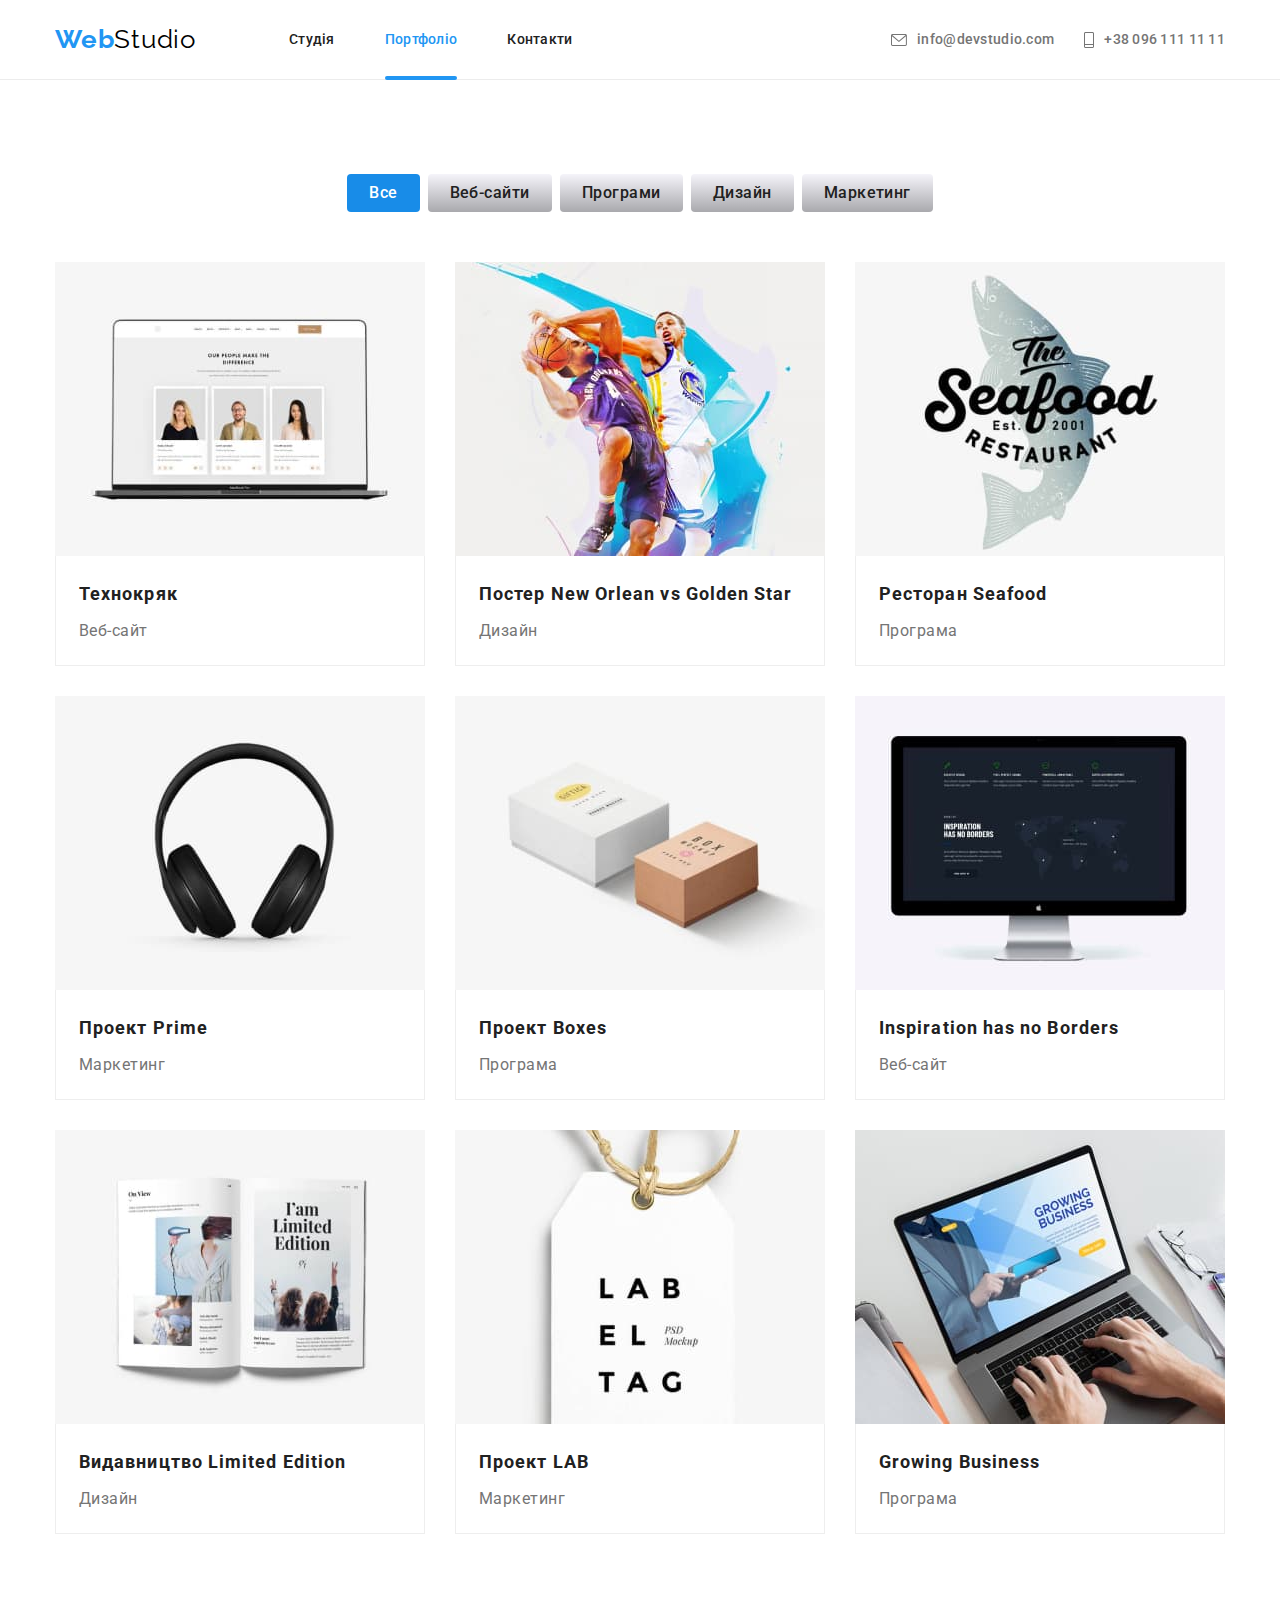
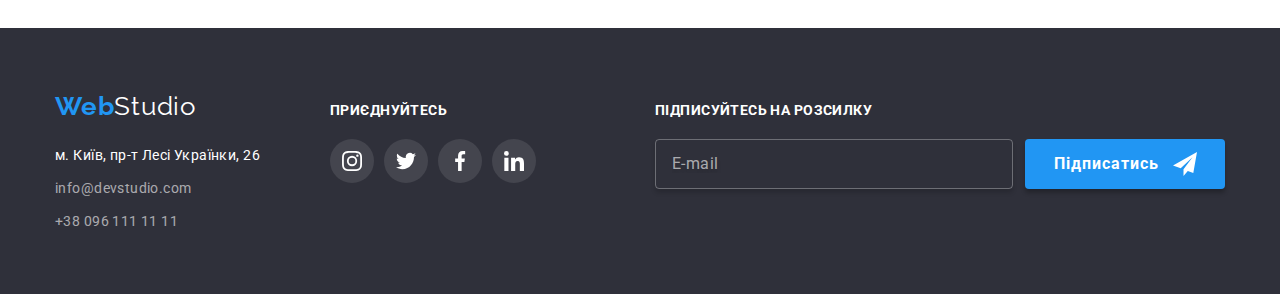
==== portfolio.html @ 71d2a566 "Додавання стартових файлів проекту" ====
<!doctype html>
<html lang="uk-UA">
    <head>
        <meta charset="UTF-8">
        <meta name="viewport" content="width=device-width, initial-scale=1.0">
        <meta http-equiv="X-UA-Compatible" content="ie=edge">
        <title>Портфоліо</title>
        <!--Імпорт шрифтів в HTML5-->
        <link rel="preconnect" href="https://fonts.googleapis.com">
        <link rel="preconnect" href="https://fonts.gstatic.com" crossorigin>
        <link href="https://fonts.googleapis.com/css2?family=Raleway:wght@700&family=Roboto:wght@400;500;700;900&display=swap"
              rel="stylesheet">
        <!--Імпорт зображення на шапку сайту-->
        <link rel="icon" href="./images/goit.jpg" type="image/jpg">
        <!--Підключення стилів-->
        <link rel="stylesheet" href="https://cdnjs.cloudflare.com/ajax/libs/modern-normalize/1.1.0/modern-normalize.min.css">
        <link rel="stylesheet" href="./styles/styles.css" type="text/css">
    </head>
    <!-- ДЗ №6 goit-markup-hw-06-->

    <body class="body-general">

        <!--Хедер-->
        <header class="header-content">
            <!--Контейнер контенту - ширина 1200px-->
            <div class="container-content">
                <!--Обгортка для хедеру-->
                <div class="header-navigation">

                    <!--Блок навігації-->
                    <nav class="header-navigation">

                        <!--Логотип-->
                        <a class="header-logo" href="./"><span class="logo-prefix">Web</span>Studio</a>

                        <!--Навігація-->
                        <ul class="navigation-list">
                            <li class="navigation-item">
                                <a class="navigation-link" href="./">Студія</a>
                            </li>
                            <li class="navigation-item">
                                <a class="navigation-link current" href="./portfolio.html">Портфоліо</a>
                            </li>
                            <li class="navigation-item">
                                <a class="navigation-link" href="#">Контакти</a>
                            </li>
                        </ul>

                    </nav>

                    <!--Контакти-->
                    <ul class="header-contacts">
                        <li class="contact-item">
                            <a class="email-link" href="mailto:info@devstudio.com">
                                <svg class="contact-image" width="16px" height="12px">
                                    <use href="./images/icons.svg#envelope"></use>
                                </svg>
                                info@devstudio.com</a>
                        </li>
                        <li class="contact-item">
                            <a class="telephone-link" href="tel:380961111111">
                                <svg class="contact-image" width="10px" height="16px">
                                    <use href="./images/icons.svg#smartphone"></use>
                                </svg>
                                +38 096 111 11 11</a>
                        </li>
                    </ul>

                </div>
            </div>
        </header>

        <!--Контент-->
        <main class="main-content">

            <!--Секція постерів-->
            <section class="section">
                <!--Контейнер контенту - ширина 1200px-->
                <div class="container-content">

                    <!--Заголовок для секції-->
                    <h1 class="hidden-title">Цей заголовок схований</h1>

                    <!--Фільтр-->
                    <ul class="filter-list">
                        <li class="filter-item">
                            <button class="button filter-button cheсked" type="button">Все</button>
                        </li>
                        <li class="filter-item">
                            <button class="button filter-button" type="button">Веб-сайти</button>
                        </li>
                        <li class="filter-item">
                            <button class="button filter-button" type="button">Програми</button>
                        </li>
                        <li class="filter-item">
                            <button class="button filter-button" type="button">Дизайн</button>
                        </li>
                        <li class="filter-item">
                            <button class="button filter-button" type="button">Маркетинг</button>
                        </li>
                    </ul>

                    <!--Постери-->
                    <ul class="box-list">
                        <li class="poster-item">
                            <div class="poster-overlay">
                                <img class="box-image" src="./images/imageprofile1.jpg"
                                    width="370" alt="Технокряк" title="Технокряк">
                                <p class="poster-title">Ресурс пропонує комплексні пропозиції з різним рівнем функціоналу
                                    та сервісів. Все це дозволить відвідувачу отримати вичерпні відомості про компанію або
                                    приватну особу.</p>
                            </div>
                            <div class="poster-text">
                                <h3 class="poster-name">Технокряк</h3>
                                <p class="poster-category">Веб-сайт</p>
                            </div>
                        </li>
                        <li class="poster-item">
                            <div class="poster-overlay">
                                <img class="box-image" src="./images/imageprofile2.jpg"
                                    width="370" alt="Постер New Orlean vs Golden Star" title="Постер New Orlean vs Golden Star">
                                <p class="poster-title">Ресурс пропонує комплексні пропозиції з різним рівнем функціоналу
                                    та сервісів. Все це дозволить відвідувачу отримати вичерпні відомості про компанію або
                                    приватну особу.</p>
                            </div>
                            <div class="poster-text">
                                <h3 class="poster-name">Постер New Orlean vs Golden Star</h3>
                                <p class="poster-category">Дизайн</p>
                            </div>
                        </li>
                        <li class="poster-item">
                            <div class="poster-overlay">
                                <img class="box-image" src="./images/imageprofile3.jpg"
                                    width="370" alt="Ресторан Seafood" title="Ресторан Seafood">
                                <p class="poster-title">Ресурс пропонує комплексні пропозиції з різним рівнем функціоналу
                                    та сервісів. Все це дозволить відвідувачу отримати вичерпні відомості про компанію або
                                    приватну особу.</p>
                            </div>
                            <div class="poster-text">
                                <h3 class="poster-name">Ресторан Seafood</h3>
                                <p class="poster-category">Програма</p>
                            </div>
                        </li>
                        <li class="poster-item">
                            <div class="poster-overlay">
                                <img class="box-image" src="./images/imageprofile4.jpg"
                                    width="370" alt="Проект Prime" title="Проект Prime">
                                <p class="poster-title">Ресурс пропонує комплексні пропозиції з різним рівнем функціоналу
                                    та сервісів. Все це дозволить відвідувачу отримати вичерпні відомості про компанію або
                                    приватну особу.</p>
                            </div>
                            <div class="poster-text">
                                <h3 class="poster-name">Проект Prime</h3>
                                <p class="poster-category">Маркетинг</p>
                            </div>
                        </li>
                        <li class="poster-item">
                            <div class="poster-overlay">
                                <img class="box-image" src="./images/imageprofile5.jpg"
                                    width="370" alt="Проект Boxes" title="Проект Boxes">
                                <p class="poster-title">Ресурс пропонує комплексні пропозиції з різним рівнем функціоналу
                                    та сервісів. Все це дозволить відвідувачу отримати вичерпні відомості про компанію або
                                    приватну особу.</p>
                            </div>
                            <div class="poster-text">
                                <h3 class="poster-name">Проект Boxes</h3>
                                <p class="poster-category">Програма</p>
                            </div>
                        </li>
                        <li class="poster-item">
                            <div class="poster-overlay">
                                <img class="box-image" src="./images/imageprofile6.jpg"
                                    width="370" alt="Inspiration has no Borders" title="Inspiration has no Borders">
                                <p class="poster-title">Ресурс пропонує комплексні пропозиції з різним рівнем функціоналу
                                    та сервісів. Все це дозволить відвідувачу отримати вичерпні відомості про компанію або
                                    приватну особу.</p>
                            </div>
                            <div class="poster-text">
                                <h3 class="poster-name">Inspiration has no Borders</h3>
                                <p class="poster-category">Веб-сайт</p>
                            </div>
                        </li>
                        <li class="poster-item">
                            <div class="poster-overlay">
                                <img class="box-image" src="./images/imageprofile7.jpg"
                                    width="370" alt="Видавництво Limited Edition" title="Видавництво Limited Edition">
                                <p class="poster-title">Ресурс пропонує комплексні пропозиції з різним рівнем функціоналу
                                    та сервісів. Все це дозволить відвідувачу отримати вичерпні відомості про компанію або
                                    приватну особу.</p>
                            </div>
                            <div class="poster-text">
                                <h3 class="poster-name">Видавництво Limited Edition</h3>
                                <p class="poster-category">Дизайн</p>
                            </div>
                        </li>
                        <li class="poster-item">
                            <div class="poster-overlay">
                                <img class="box-image" src="./images/imageprofile8.jpg"
                                    width="370" alt="Проект LAB" title="Проект LAB">
                                <p class="poster-title">Ресурс пропонує комплексні пропозиції з різним рівнем функціоналу
                                    та сервісів. Все це дозволить відвідувачу отримати вичерпні відомості про компанію або
                                    приватну особу.</p>
                            </div>
                            <div class="poster-text">
                                <h3 class="poster-name">Проект LAB</h3>
                                <p class="poster-category">Маркетинг</p>
                            </div>
                        </li>
                        <li class="poster-item">
                            <div class="poster-overlay">
                                <img class="box-image" src="./images/imageprofile9.jpg"
                                    width="370" alt="Growing Business" title="Growing Business">
                                <p class="poster-title">Ресурс пропонує комплексні пропозиції з різним рівнем функціоналу
                                    та сервісів. Все це дозволить відвідувачу отримати вичерпні відомості про компанію або
                                    приватну особу.</p>
                            </div>
                            <div class="poster-text">
                                <h3 class="poster-name">Growing Business</h3>
                                <p class="poster-category">Програма</p>
                            </div>
                        </li>
                    </ul>

                </div>
            </section>

        </main>

        <!--Футер-->
        <footer class="footer-content">
            <!--Контейнер контенту - ширина 1200px-->
            <div class="container-content">
                <!--Обгортка для футера-->
                <div class="footer-box">

                    <!--Блок для логотипу та адреси футера-->
                    <div class="footer-contact">

                        <!--Логотип футера-->
                        <a class="header-logo footer-logo" href="./"><span class="logo-prefix">Web</span>Studio</a>

                        <!--Адреса футера-->
                        <address class="footer-address">
                            <ul class="address-list">
                                <li class="address-item">
                                    <a class="address-link" href="https://bit.ly/3pXMvUd" target="_blank"
                                       rel="noopener noreferrer">м. Київ, пр-т Лесі Українки, 26</a>
                                </li>
                                <li class="address-item">
                                    <a class="email-link footer-email" href="mailto:info@devstudio.com">info@devstudio.com</a>
                                </li>
                                <li class="address-item">
                                    <a class="telephone-link footer-telephone" href="tel:380961111111">+38 096 111 11 11</a>
                                </li>
                            </ul>
                        </address>

                    </div>

                    <!--Приєднуйтесь-->
                    <div class="join-box">

                        <h3 class="join-title">Приєднуйтесь</h3>

                        <!--Приєднуйтесь - Соціальці мережі-->
                        <ul class="social-list">
                            <li class="social-item">
                                <a class="social-link join" href="#">
                                    <svg class="social-box" width="20px" height="20px">
                                        <use href="./images/icons.svg#instagram"></use>
                                    </svg>
                                </a>
                            </li>
                            <li class="social-item">
                                <a class="social-link join" href="#">
                                    <svg class="social-box" width="20px" height="20px">
                                        <use href="./images/icons.svg#twitter"></use>
                                    </svg>
                                </a>
                            </li>
                            <li class="social-item">
                                <a class="social-link join" href="#">
                                    <svg class="social-box" width="20px" height="20px">
                                        <use href="./images/icons.svg#facebook"></use>
                                    </svg>
                                </a>
                            </li>
                            <li class="social-item">
                                <a class="social-link join" href="#">
                                    <svg class="social-box" width="20px" height="20px">
                                        <use href="./images/icons.svg#linkedin"></use>
                                    </svg>
                                </a>
                            </li>
                        </ul>

                    </div>

                    <!--Підписуйтесь на розсилку-->
                    <div class="subscription-box">

                        <h3 class="join-title">Підписуйтесь на розсилку</h3>

                        <!--Форма на розсилку-->
                        <form class="subscription-form" action="#" method="post">
                            <label class="hidden-title" for="subscription-email">Введіть email:</label>
                            <input class="subscription-email" type="email" name="subscription-email" id="subscription-email" placeholder="E-mail">
                            <button class="button subscription-button" type="submit">Підписатись
                                <svg class="subscription-image" width="24px" height="24px">
                                    <use href="./images/icons.svg#send"></use>
                                </svg>
                            </button>

                        </form>

                    </div>

                </div>
            </div>
        </footer>

    </body>

</html>
---- styles/styles.css ----
:root {
    /*Кольори для фону секцій*/
    --primary-section-fon: #2F303A;
    --secondary-section-fon: #F5F4FA;
    --social-fon: rgba(255, 255, 255, 0.1);
    --overlay-fon: rgba(33, 150, 243, 0.9);

    /*Кольори для контенту*/
    --content-color: #FFFFFF;

    /*Кольори рамок*/
    --border-header-color: #ECECEC;
    --border-content-color: #EEEEEE;
    --border-subscription-email: rgba(255, 255, 255, 0.3);
    --modal-form: rgba(33, 33, 33, 0.2);

    /*Кольори тексту*/
    --logo-color: #000000;
    --primary-text-color: #212121;
    --secondary-text-color: #757575;
    --footer-text-color: rgba(255, 255, 255, 0.6);
    --icon-social: #afb1b8;
    --modal-placeholder: rgba(117, 117, 117, 0.5);

    /*Кольори блоків, ефектів ховера і фокусу*/
    --general-color: #2196F3;
    --focus-color: #188ce8;
    --gradient-color-1: #104970;
    --gradient-color-2: #a9a9ad;

    /*Кольори тіней та затемнень*/
    --shadow-button: rgba(0, 0, 0, 0.25);
    --main-shadow-button: rgba(0, 0, 0, 0.15);
    --box-shadow-1: rgba(0, 0, 0, 0.12);
    --box-shadow-2: rgba(0, 0, 0, 0.14);
    --box-shadow-3: rgba(0, 0, 0, 0.2);
    --box-shadow-4: rgba(0, 0, 0, 0.1);
    --box-shadow-5: rgba(0, 0, 0, 0.8);
    --box-shadow-6: rgba(0, 0, 0, 0.06);
    --box-shadow-7: rgba(0, 0, 0, 0.16);
    --box-shadow-8: rgba(47, 48, 58, 0.4);
    --box-shadow-9: rgba(47, 48, 58, 0.8);
}

/*Обнулення стилів браузера*/
html {
    box-sizing: border-box;
}

*,
*::after,
*::before {
    box-sizing: inherit;
    margin: 0;
}

h1,
h2,
h3,
h4,
h5,
h6,
p {
    margin: 0;
}

a {
    text-decoration: none;
    color: inherit;
}

ul {
    list-style: none;
    padding: 0;
    margin: 0;
}

img {
    display: block;
    max-width: 100%;
    height: auto;
}

address {
    font-style: normal;
}

/*Головний шрифт*/
body {
    font-family: 'Roboto', sans-serif;
    font-weight: 500;
    font-size: 14px;
    line-height: 1.14;
    letter-spacing: 0.02em;
}

/* Фон сторінки */
.body-general {
    background-color: var(--content-color);
    color: var(--primary-text-color);
}

/*Контейнер контенту - ширина 1200px*/
.container-content {
    max-width: 1200px;
    padding: 0 15px;
    margin: 0 auto;
}

/*Хедер*/
.header-content {
    /*height: 80px;*/
    background-color: var(--content-color);
    border-bottom: 1px solid var(--border-header-color);
}

/*Обгортка для хедеру та блок навігації*/
.header-navigation {
    display: flex;
    align-items: center;
}

/*Логотип*/
.header-logo {
    display: inline-block;
    font-family: 'Raleway', sans-serif;
    font-weight: 400;
    font-size: 26px;
    line-height: 1.4;
    letter-spacing: 0.03em;
    color: var(--logo-color);
    transition-property: transform;
    transition-duration: 250ms;
    transition-timing-function:
        cubic-bezier(0.4, 0, 0.2, 1);
}

.logo-prefix {
    font-weight: 700;
    line-height: 1.2;
    color: var(--general-color);
}

.header-logo:focus {
    /*outline: none;*/
    transform: scale(1.1);
}

.header-logo:hover {
    transform: scale(1.2);
}

/*Навігація*/
.navigation-list {
    display: flex;
    margin-left: 93px;
}

.navigation-item + .navigation-item {
    margin-left: 50px;
}

.navigation-link {
    display: block;
    position: relative;
    color: var(--primary-text-color);
    padding: 32px 0 31px;
    transition-property: color;
    transition-duration: 250ms;
    transition-timing-function:
        cubic-bezier(0.4, 0, 0.2, 1);
}

/*Декоративний елемент*/
.navigation-link::before {
    content: '';
    position: absolute;
    right: 0;
    bottom: -1px;
    height: 4px;
    width: 0;
    background-color: var(--general-color);
    border-radius: 2px;
    transition-property: width background-color;
    transition-duration: 250ms;
    transition-timing-function:
        cubic-bezier(0.4, 0, 0.2, 1);
}

.current {
    color: var(--general-color);
    transition-property: color;
    transition-duration: 250ms;
    transition-timing-function:
        cubic-bezier(0.4, 0, 0.2, 1);
}

/*Декоративний елемент*/
.current::after {
    content: '';
    position: absolute;
    left: 0;
    bottom: -1px;
    height: 4px;
    width: 100%;
    background-color: var(--general-color);
    border-radius: 2px;
    transition-property: background-color;
    transition-duration: 250ms;
    transition-timing-function:
            cubic-bezier(0.4, 0, 0.2, 1);
}

.navigation-link:focus,
.current:focus {
    color: var(--focus-color);
}

.navigation-link:hover,
.current:hover {
    color: var(--general-color);
}

.navigation-link:focus::before {
    left: 0;
    width: 100%;
    background-color: var(--focus-color);
}

.navigation-link:hover::before {
    left: 0;
    width: 100%;
    background-color: var(--general-color);
}

.current:focus::after {
    background-color: var(--focus-color);
}

.current:hover::after {
    background-color: var(--general-color);
}

/*Контакти*/
.header-contacts {
    display: flex;
    margin-left: auto;
}

.contact-item + .contact-item {
    margin-left: 30px;
}

.email-link,
.telephone-link {
    display: flex;
    position: relative;
    padding: 32px 0 31px;
    align-items: center;
    color: var(--secondary-text-color);
    transition-property: color fill;
    transition-duration: 250ms;
    transition-timing-function:
        cubic-bezier(0.4, 0, 0.2, 1);
}

/*Декоративний елемент*/
/* .email-link::before,
.telephone-link::before {
    content: '';
    position: absolute;
    right: 0;
    bottom: -1px;
    height: 4px;
    width: 0;
    background-color: var(--general-color);
    border-radius: 2px;
    transition-property: width;
    transition-duration: 250ms;
    transition-timing-function:
        cubic-bezier(0.4, 0, 0.2, 1);
}

.email-link:focus::before,
.telephone-link:focus::before {
    left: 0;
    width: 100%;
    background-color: var(--focus-color);
}

.email-link:hover::before,
.telephone-link:hover::before {
    left: 0;
    width: 100%;
    background-color: var(--general-color);
} */

.contact-image {
    display: inline-block;
    margin-right: 10px;
    fill: currentColor;
}

.email-link:focus,
.telephone-link:focus {
    color: var(--focus-color);
    fill: currentColor;
}

.email-link:hover,
.telephone-link:hover {
    color: var(--general-color);
    fill: currentColor;
}

/*Контент*/
.main-content {
    background-color: inherit;
}

.section {
    padding: 94px 0;
}

/*Замовлення*/
.section-order {
    /*height: 600px;*/
    padding: 200px 0;
    text-align: center;
    background-color: var(--primary-section-fon);
    background-image:
        linear-gradient(to right,
            var(--box-shadow-8),
            var(--box-shadow-8)),
        url("../images/photo.jpg");
    background-position: center;
    background-repeat: no-repeat;
}

.order-title {
    margin: 0 auto 30px;
    max-width: 600px;
    font-weight: 900;
    font-size: 44px;
    line-height: 1.36;
    letter-spacing: 0.06em;
    text-transform: uppercase;
    color: var(--content-color);
}

.button {
    background: var(--general-color);
    padding: 10px 32px;
    border: 0;
    border-radius: 4px;
    font-family: inherit;
    font-weight: 700;
    font-size: 16px;
    line-height: 1.88;
    letter-spacing: 0.06em;
    color: var(--content-color);
    box-shadow:
        0 4px 4px var(--shadow-button);
    user-select: none;
    cursor: pointer;
    transition-property: background-color box-shadow text-shadow;
    transition-duration: 250ms;
    transition-timing-function:
        cubic-bezier(0.4, 0, 0.2, 1);
}

.button:focus,
.button:hover {
    background: var(--focus-color);
    box-shadow:
        0 4px 4px var(--main-shadow-button);
}

.button:hover {
    background-image:
        linear-gradient(var(--general-color),
            var(--gradient-color-1));
}

.button:active {
    background-image:
        linear-gradient(var(--general-color),
            var(--gradient-color-1));
    box-shadow:
        inset 4px 4px 8px var(--main-shadow-button),
        inset -4px 4px 4px var(--main-shadow-button),
        inset 4px -4px 4px var(--main-shadow-button),
        inset -4px -4px 4px var(--main-shadow-button);
    text-shadow:
        4px 4px 4px var(--main-shadow-button),
        -4px 4px 4px var(--main-shadow-button),
        4px -4px 4px var(--main-shadow-button),
        -4px -4px 4px var(--main-shadow-button);
}

/*Про нас*/

/*Заголовок для секції*/
.hidden-title {
    position: absolute;
    width: 1px;
    height: 1px;
    margin: -1px;
    border: 0;
    padding: 0;
    white-space: nowrap;
    clip-path: inset(100%);
    clip: rect(0 0 0 0);
    overflow: hidden;
}

/*Наші цілі*/
.box-list {
    display: flex;
    flex-wrap: wrap;
    margin: -15px;
}

.about-item {
    max-width: 270px;
    margin: 15px;
}

.about-box {
    /*height: 120px;*/
    background-color: var(--secondary-section-fon);
    border-radius: 4px;
    padding: 25px 0;
    margin-bottom: 30px;
    text-align: center;
}

.about-image {
    display: inline;
}

.about-title {
    margin-bottom: 10px;
    font-size: inherit;
    line-height: inherit;
    letter-spacing: 0.03em;
    text-transform: uppercase;
}

.about-text {
    font-weight: 400;
    line-height: 1.71;
    letter-spacing: 0.03em;
    color: var(--secondary-text-color);
}

/*Чим ми займаємося*/
.section-our-work {
    padding-top: 0;
    padding-bottom: 94px;
}

/*Заголовок для секції*/
.work-title {
    margin-bottom: 50px;
    font-size: 36px;
    line-height: 1.16;
    letter-spacing: 0.03em;
    text-align: center;
}

/*Наше покликання*/
.work-item {
    position: relative;
    max-width: 370px;
    margin: 15px;
}

.box-image {
    display: block;
    width: 100%;
}

.work-category {
    position: absolute;
    bottom: 0;
    height: 70px;
    width: 100%;
    padding: 27px 0;
    text-transform: uppercase;
    text-align: center;
    font-size: 14px;
    line-height: 1.14;
    letter-spacing: 0.03em;
    color: var(--content-color);
    background-color: var(--box-shadow-9);
}

/*Наша команда*/
.section-team {
    background-color: var(--secondary-section-fon);
}

/*Кадровий апарат*/
.team-item {
    max-width: 270px;
    margin: 15px;
    background-color: var(--content-color);
    box-shadow:
        0 1px 3px var(--box-shadow-1),
        0 1px 1px var(--box-shadow-2),
        0 2px 1px var(--box-shadow-3);
    border-radius: 0 0 4px 4px;
}

.team-name {
    padding-top: 30px;
    padding-bottom: 10px;
    text-align: center;
    font-size: 16px;
    line-height: 1.19;
    letter-spacing: 0.03em;
    color: var(--primary-text-color);
}

.name-job {
    padding-top: 0;
    padding-bottom: 16px;
    font-weight: 400;
    color: var(--secondary-text-color);
}

/*Соціальці мережі*/
.social-list {
    display: flex;
    justify-content: center;
    margin-bottom: 30px;
}

.social-item {
    display: flex;
    width: 44px;
    height: 44px;
}

.social-item + .social-item {
    margin-left: 10px;
}

.social-link {
    display: flex;
    width: 100%;
    height: 100%;
    border-radius: 50%;
    color: var(--icon-social);
    justify-content: center;
    align-items: center;
    cursor: pointer;
    transition-property: color background-color;
    transition-duration: 250ms;
    transition-timing-function:
        cubic-bezier(0.4, 0, 0.2, 1);
}

.social-link:hover,
.social-link:focus {
    background-color: var(--focus-color);
    color: var(--content-color);
}

.social-link:hover {
    background-color: var(--general-color);
}

.social-box {
    display: block;
    fill: currentColor;
    transition-property: fill;
    transition-duration: 250ms;
    transition-timing-function:
        cubic-bezier(0.4, 0, 0.2, 1);
}

.social-box:hover,
.social-box:focus {
    fill: currentColor;
}

/*Клієнти*/

/*Клієнтура*/

.client-item {
    display: block;
    width: 170px;
    height: 92px;
    margin: 15px;
}

.client-link {
    display: flex;
    width: 100%;
    height: 100%;
    border: 1px solid var(--icon-social);
    border-radius: 4px;
    color: var(--icon-social);
    justify-content: center;
    align-items: center;
    transition-property: color;
    transition-duration: 250ms;
    transition-timing-function:
        cubic-bezier(0.4, 0, 0.2, 1);
}

.client-link:focus {
    border: 1px solid var(--focus-color);
    color: var(--focus-color);
}

.client-link:hover {
    border: 1px solid var(--general-color);
    color: var(--general-color);
}

.client-logo {
    display: block;
    fill: currentColor;
}

.client-logo:hover,
.client-logo:focus {
    fill: currentColor;
}

/*Секція постерів*/

/*Фільтр*/
.filter-list {
    display: flex;
    flex-wrap: wrap;
    justify-content: center;
    margin-bottom: 50px;
}

.filter-item:not(:last-child) {
    margin-right: 8px;
}

.filter-button {
    background-image:
        linear-gradient(var(--secondary-section-fon),
            var(--gradient-color-2));
    padding: 6px 22px;
    font-weight: inherit;
    line-height: 1.62;
    letter-spacing: 0.03em;
    color: var(--primary-text-color);
    box-shadow: none;
    transition-property: background-image color box-shadow text-shadow;
    transition-duration: 250ms;
    transition-timing-function:
        cubic-bezier(0.4, 0, 0.2, 1);
}

.cheсked {
    background: var(--focus-color);
    color: var(--content-color);
}

.filter-button:focus,
.filter-button:hover {
    color: var(--content-color);
    box-shadow:
        0px 3px 1px var(--box-shadow-4),
        0px 1px 2px var(--box-shadow-5),
        0px 2px 2px var(--box-shadow-1);
}

.filter-button:active {
    box-shadow:
        0 4px 4px var(--main-shadow-button),
        inset 4px 4px 4px var(--main-shadow-button),
        inset -4px 4px 4px var(--main-shadow-button),
        inset 4px -4px 4px var(--main-shadow-button),
        inset -4px -4px 4px var(--main-shadow-button);
    color: var(--content-color);
}

/*Постери*/
.poster-item {
    /*max-width: 370px;*/
    width: calc((100% - 90px) / 3);
    margin: 15px;
    background-color: var(--content-color);
    border-bottom:
        1px solid var(--border-content-color);
    cursor: pointer;
    transition-property: box-shadow;
    transition-duration: 250ms;
    transition-timing-function:
        cubic-bezier(0.4, 0, 0.2, 1);
}

.poster-item:hover {
    box-shadow:
        0 1px 1px var(--box-shadow-1),
        0 4px 4px var(--box-shadow-6),
        1px 4px 6px var(--box-shadow-7);
}

.poster-overlay {
    position: relative;
    overflow: hidden;
}

.poster-title {
    position: absolute;
    top: 0;
    left: 0;
    width: 100%;
    height: 100%;
    padding: 63px 24px;
    background-color: var(--overlay-fon);
    font-weight: 400;
    font-size: 18px;
    line-height: 1.56;
    letter-spacing: 0.03em;
    color: var(--content-color);
    transition-property: transform;
    transition-duration: 250ms;
    transition-timing-function:
        cubic-bezier(0.4, 0, 0.2, 1);
    transform: translateY(100%);
}

.poster-item:hover .poster-title {
    transform: translateY(0);
}

.poster-text {
    border-left: 1px solid var(--border-content-color);
    border-right: 1px solid var(--border-content-color);
    padding: 20px 23px 19px;
}

.poster-name {
    margin: 0 0 4px;
    font-size: 18px;
    line-height: 2;
    letter-spacing: 0.06em;
    color: var(--primary-text-color);
}

.poster-category {
    font-weight: 400;
    font-size: 16px;
    line-height: 1.87;
    letter-spacing: 0.03em;
    color: var(--secondary-text-color);
}

/*Футер*/
.footer-content {
    /*height: 252px;*/
    background-color: var(--primary-section-fon);
    padding: 60px 0;
}

/*Обгортка для футера*/
.footer-box {
    display: flex;
    align-items: baseline;
}

/*Блок для логотипу та адреси футера*/
.footer-contact,
.footer-address {
    display: block;
}

/*Логотип футера*/
.footer-logo {
    color: var(--content-color);
}

.footer-logo + .footer-address {
    margin-top: 20px;
}

/*Адреса футера*/
.address-list {
    display: flex;
    flex-direction: column;
}

.address-item+.address-item {
    margin-top: 9px;
}

.address-link,
.footer-email,
.footer-telephone {
    font-weight: 400;
    line-height: 1.71;
    letter-spacing: 0.03em;
    color: var(--content-color);
    transition-property: color;
    transition-duration: 250ms;
    transition-timing-function:
            cubic-bezier(0.4, 0, 0.2, 1);
}

.footer-email,
.footer-telephone {
    display: inline;
    padding: 0;
    color: var(--footer-text-color);
}

.address-link:focus,
.footer-email:focus,
.footer-telephone:focus {
    color: var(--focus-color);
}

.address-link:hover,
.footer-email:hover,
.footer-telephone:hover {
    color: var(--general-color);
}

/*Приєднуйтесь*/
.join-box {
    margin-left: 70px;
}

.join-title {
    font-size: 14px;
    letter-spacing: 0.03em;
    color: var(--content-color);
    text-transform: uppercase;
    margin-bottom: 20px;
}

/*Приєднуйтесь - Соціальці мережі*/
.join {
    background-color: var(--social-fon);
    color: var(--content-color);
}

/*Підписуйтесь на розсилку*/
.subscription-box {
    margin-left: auto;
}

/*Форма на розсилку*/
.subscription-form {
    /*width: 570px;*/
    display: flex;
}

.subscription-email + .subscription-button {
    margin-left: 12px;
}

.subscription-email {
    outline: transparent;
    width: 358px;
    height: 50px;
    padding: 15px 16px;
    font-size: 16px;
    line-height: 1.25;
    letter-spacing: 0.03em;
    color: var(--content-color);
    background-color: transparent;
    border: 1px solid var(--border-subscription-email);
    border-radius: 4px;
    box-shadow: 0px 4px 4px var(--main-shadow-button);
    text-shadow: 0px 4px 4px var(--main-shadow-button);
    transition-property: color border;
    transition-duration: 250ms;
    transition-timing-function:
        cubic-bezier(0.4, 0, 0.2, 1);
}

.subscription-email::placeholder {
    color: var(--footer-text-color);
}

.subscription-email:focus {
    border: 1px solid var(--general-color);
    border-radius: 4px;
    caret-color: var(--general-color);
    color: var(--general-color);
}

.subscription-button {
    display: flex;
    justify-content: space-between;
    align-items: center;
    width: 200px;
    padding: 10px 28px 10px 29px;
    /*box-shadow: 0px 4px 4px var(--main-shadow-button);*/
}

.subscription-image {
    display: inline-block;
    fill: currentColor;
}

/*Бекдроп*/
.backdrop {
    position: fixed;
    top: 0;
    left: 0;
    width: 100vw;
    height: 100vh;
    background: var(--box-shadow-3);
    opacity: 1;
    transition-property: opacity;
    transition-duration: 250ms;
    transition-timing-function:
        cubic-bezier(0.4, 0, 0.2, 1);
}

.is-hidden {
    /*visibility: hidden;*/
    opacity: 0;
    pointer-events: none;
}

/*Модальне вікно*/
.modal-box {
    position: absolute;
    width: 528px;
    /*height: 581px;*/
    padding: 40px;
    left: 50%;
    top: 50%;
    transform: translate(-50%, -50%) scale(1);
    background-color: var(--content-color);
    box-shadow:
        0px 1px 3px var(--box-shadow-1),
        0px 1px 1px var(--box-shadow-2),
        0px 2px 1px var(--box-shadow-3);
    border-radius: 4px;
    transition-property: transform;
    transition-duration: 250ms;
    transition-timing-function:
        cubic-bezier(0.4, 0, 0.2, 1);
}

.is-hidden .modal-box {
    transform: translate(-50%, -50%) scale(0);
}

/*Контент модального вікна*/
.button-close {
    position: absolute;
    top: 8px;
    right: 8px;
    width: 30px;
    height: 30px;
    background: var(--content-color);
    border: 1px solid var(--box-shadow-4);
    border-radius: 50%;
    cursor: pointer;
    user-select: none;
    display: flex;
    justify-content: center;
    align-items: center;
    color: var(--logo-color);
}

.button-close-image {
    display: block;
    width: 11px;
    height: 11px;
    fill: currentColor;
    transition-property: fill;
    transition-duration: 250ms;
    transition-timing-function:
        cubic-bezier(0.4, 0, 0.2, 1);
}

.button-close:focus .button-close-image,
.button-close:hover .button-close-image {
    fill: var(--general-color);
}

.modal-title {
    text-align: center;
    font-size: 20px;
    line-height: 1.15;
    letter-spacing: 0.03em;
    color: var(--primary-text-color);
    margin-bottom: 12px;
}

/*Форма модального вікна*/
.modal-form {
    width: 100%;
    display: flex;
    flex-direction: column;
    align-items: center;
}

.modal-label {
    display: block;
    width: 100%;
    margin-bottom: 4px;
    font-weight: 400;
    font-size: 12px;
    line-height: 1.17;
    letter-spacing: 0.01em;
    color: var(--secondary-text-color);
}

.modal-input {
    position: relative;
    width: 100%;
    margin-bottom: 10px;
}

.modal-name,
.modal-phone,
.modal-email,
.modal-comment {
    width: 100%;
    height: 40px;
    padding: 12px 16px 12px 42px;
    border: 1px solid var(--modal-form);
    border-radius: 4px;
    font-size: 14px;
    line-height: 1.14;
    letter-spacing: 0.01em;
    color: var(--primary-text-color);
    transition-property: color, border;
    transition-duration: 250ms;
    transition-timing-function:
        cubic-bezier(0.4, 0, 0.2, 1);
}

.modal-input-image {
    position: absolute;
    top: 50%;
    left: 5%;
    transform: translate(-50%, -50%);
    fill: currentColor;
    transition-property: fill;
    transition-duration: 250ms;
    transition-timing-function:
        cubic-bezier(0.4, 0, 0.2, 1);
}

.modal-comment {
    width: 100%;
    height: 120px;
    padding: 12px 16px;
    margin-bottom: 20px;
    resize: none;
}

.modal-comment::placeholder {
    font-size: 14px;
    line-height: 1.14;
    letter-spacing: 0.01em;
    color: var(--modal-placeholder);
}

.modal-name:focus,
.modal-phone:focus,
.modal-email:focus,
.modal-comment:focus {
    outline: transparent;
    border: 1px solid var(--general-color);
    border-radius: 4px;
    caret-color: var(--general-color);
    color: var(--general-color);
}

.modal-name:focus + .modal-input-image,
.modal-phone:focus + .modal-input-image,
.modal-email:focus + .modal-input-image {
    fill: var(--general-color);
}

.modal-label-conditions {
    position: relative;
    margin: 0 auto 30px;
    padding-left: 23px;
    padding-top: 2px;
    color: var(--secondary-text-color);
    cursor: pointer;
    user-select: none;
}

.modal-conditions {
    position: absolute;
    width: 1px;
    height: 1px;
    margin: -1px;
    border: 0;
    padding: 0;
    clip: rect(0 0 0 0);
    overflow: hidden;
}

.conditions-box {
    position: absolute;
    width: 16px;
    height: 15px;
    border: 2px solid var(--primary-text-color);
    border-radius: 3px;
    left: 8px;
    top: 50%;
    transform: translate(-50%, -50%);
    transition-property: background-color, border;
    transition-duration: 250ms;
    transition-timing-function:
        cubic-bezier(0.4, 0, 0.2, 1);
}

.modal-conditions-image {
    position: absolute;
    left: 8px;
    top: 50%;
    transform: translate(-50%, -50%);
    fill: transparent;
    transition-property: fill;
    transition-duration: 250ms;
    transition-timing-function:
        cubic-bezier(0.4, 0, 0.2, 1);
}

.modal-conditions:focus +
.conditions-box {
    border: 2px solid var(--general-color);
}

.modal-conditions:checked:focus +
.conditions-box {
    border: 2px solid var(--focus-color);
    background-color: var(--focus-color);
}

.modal-conditions:checked +
.conditions-box {
    border: 2px solid var(--general-color);
    background-color: var(--general-color);
}

.modal-conditions:checked ~
.modal-conditions-image {
    fill: var(--content-color);
}

.modal-conditions-title {
    font-weight: 400;
    line-height: 1.71;
    letter-spacing: 0.03em;
}

.modal-conditions-link {
    position: relative;
    color: var(--general-color);
}

.modal-conditions-link:after {
    position: absolute;
    content: '';
    left: 0;
    bottom: 0.11em;
    width: 100%;
    height: 1px;
    background-color: var(--general-color);
}

.modal-button {
    margin: 0 auto;
    padding: 10px 55px;
    /*box-shadow: 0px 4px 4px var(--main-shadow-button);*/
}
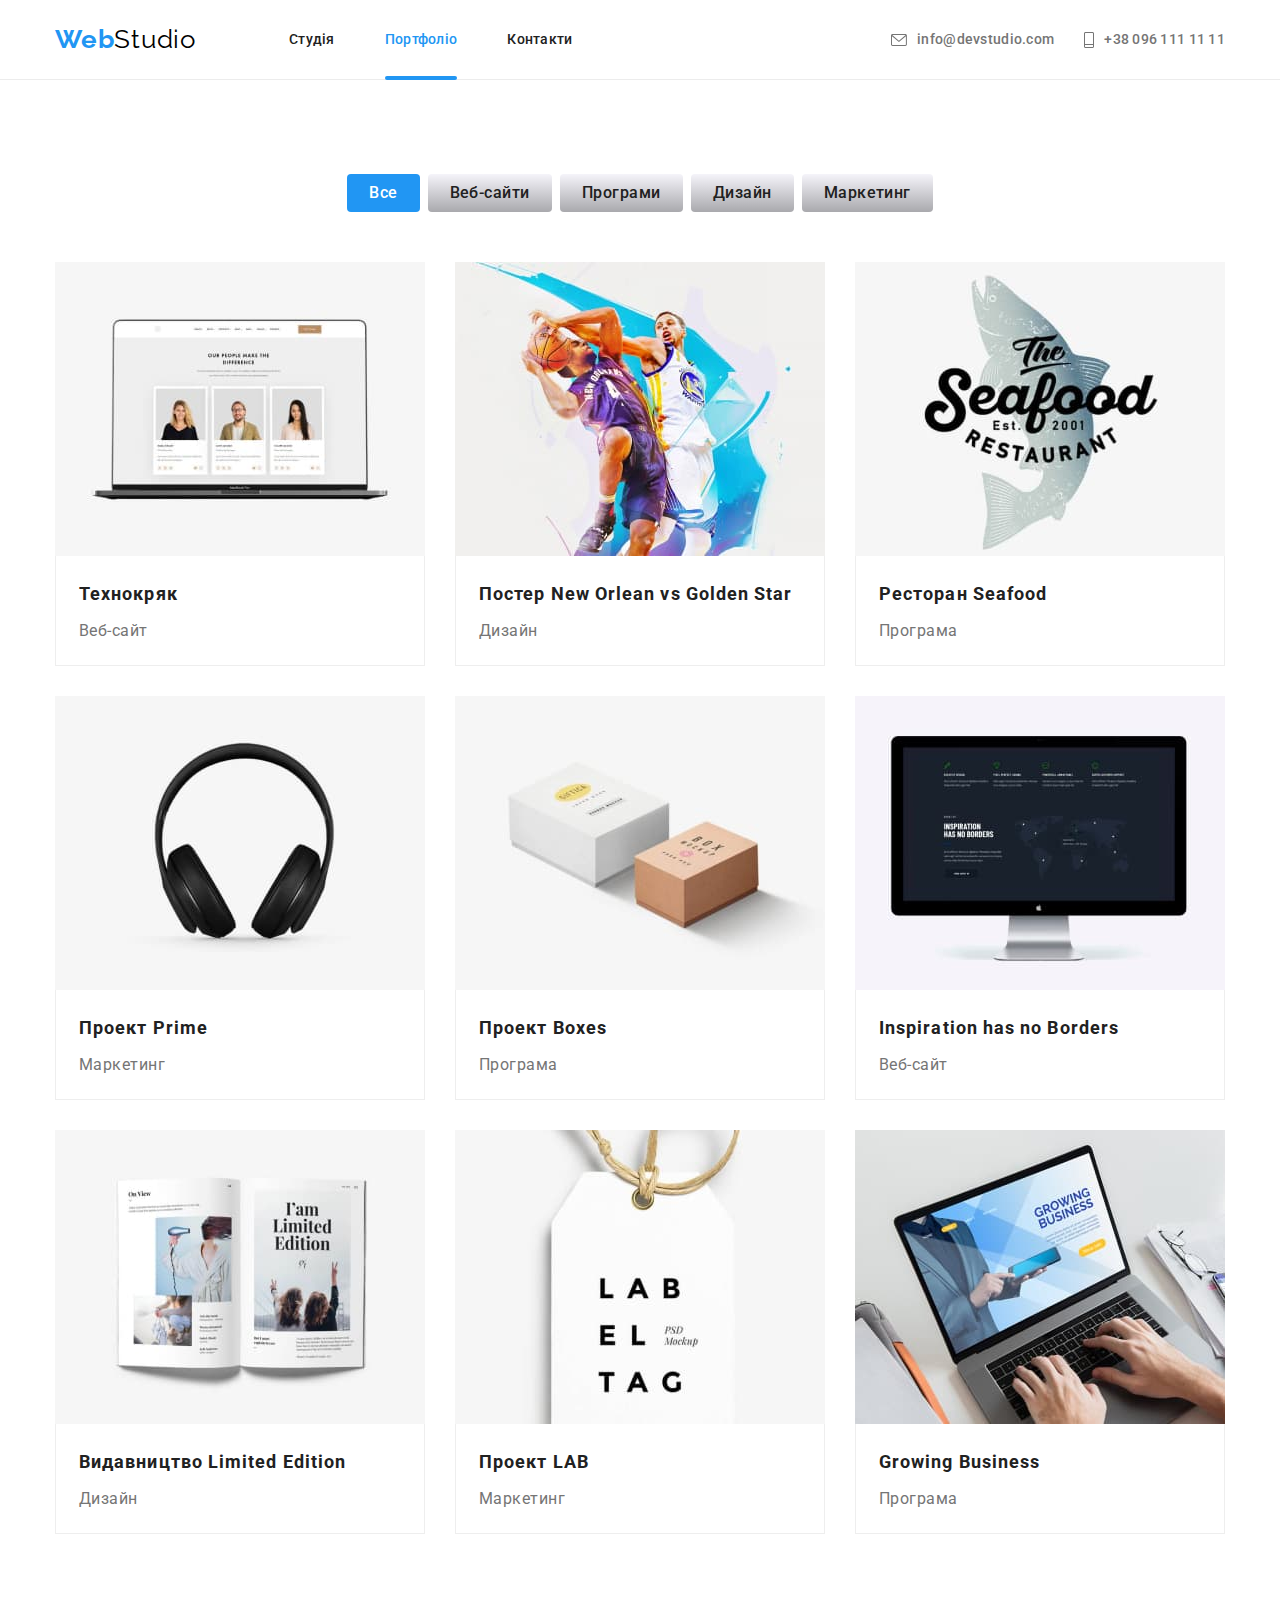
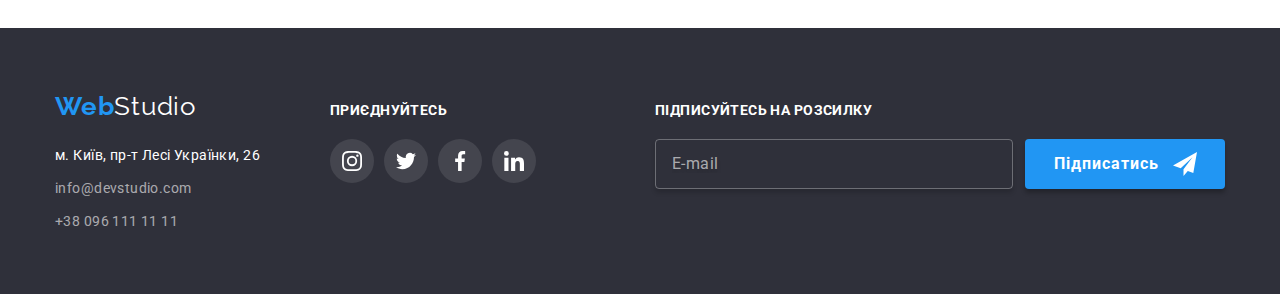
==== commit f913d3e2: "Поправка відображення футера" ====
--- a/portfolio.html
+++ b/portfolio.html
@@ -16,7 +16,7 @@
         <link rel="stylesheet" href="https://cdnjs.cloudflare.com/ajax/libs/modern-normalize/1.1.0/modern-normalize.min.css">
         <link rel="stylesheet" href="./styles/styles.css" type="text/css">
     </head>
-    <!-- ДЗ №6 goit-markup-hw-06-->
+    <!-- ДЗ №6 goit-markup-hw-06 -->
 
     <body class="body-general">
 
--- a/styles/styles.css
+++ b/styles/styles.css
@@ -85,21 +85,19 @@
     font-style: normal;
 }
 
-/*Головний шрифт*/
-body {
+/*Фон сторінки та головний шрифт*/
+.body-general {
+    background-color: var(--content-color);
+    display: flex;
+    flex-direction: column;
+    min-height: 100vh;
     font-family: 'Roboto', sans-serif;
     font-weight: 500;
     font-size: 14px;
     line-height: 1.14;
     letter-spacing: 0.02em;
-}
-
-/* Фон сторінки */
-.body-general {
-    background-color: var(--content-color);
     color: var(--primary-text-color);
 }
-
 /*Контейнер контенту - ширина 1200px*/
 .container-content {
     max-width: 1200px;
@@ -316,6 +314,12 @@
 /*Контент*/
 .main-content {
     background-color: inherit;
+    flex: 1 0 auto;
+    /*Ця опція необхідна для того, щоб футер завжди був притиснутий до низу viewport при відсутності контенту*/
+    /* Розширений запис властивості flex:*/
+    /* flex-grow: 1; Коефіцієнт розтягування - коефіцієнт збільшення ширини flex-елементу відносно інших flex-елементів.*/
+    /* flex-shrink: 0; Коефіцієнт звуження - коефіцієнт зменшення ширини flex-елементу щодо інших flex-елементів.*/
+    /* flex-basis: auto; Базова ширина flex-елемента. */
 }
 
 .section {
@@ -363,7 +367,7 @@
         0 4px 4px var(--shadow-button);
     user-select: none;
     cursor: pointer;
-    transition-property: background-color box-shadow text-shadow;
+    transition-property: background-image box-shadow text-shadow;
     transition-duration: 250ms;
     transition-timing-function:
         cubic-bezier(0.4, 0, 0.2, 1);
@@ -657,13 +661,10 @@
     color: var(--primary-text-color);
     box-shadow: none;
     transition-property: background-image color box-shadow text-shadow;
-    transition-duration: 250ms;
-    transition-timing-function:
-        cubic-bezier(0.4, 0, 0.2, 1);
 }
 
 .cheсked {
-    background: var(--focus-color);
+    background-image: var(--focus-color);
     color: var(--content-color);
 }
 
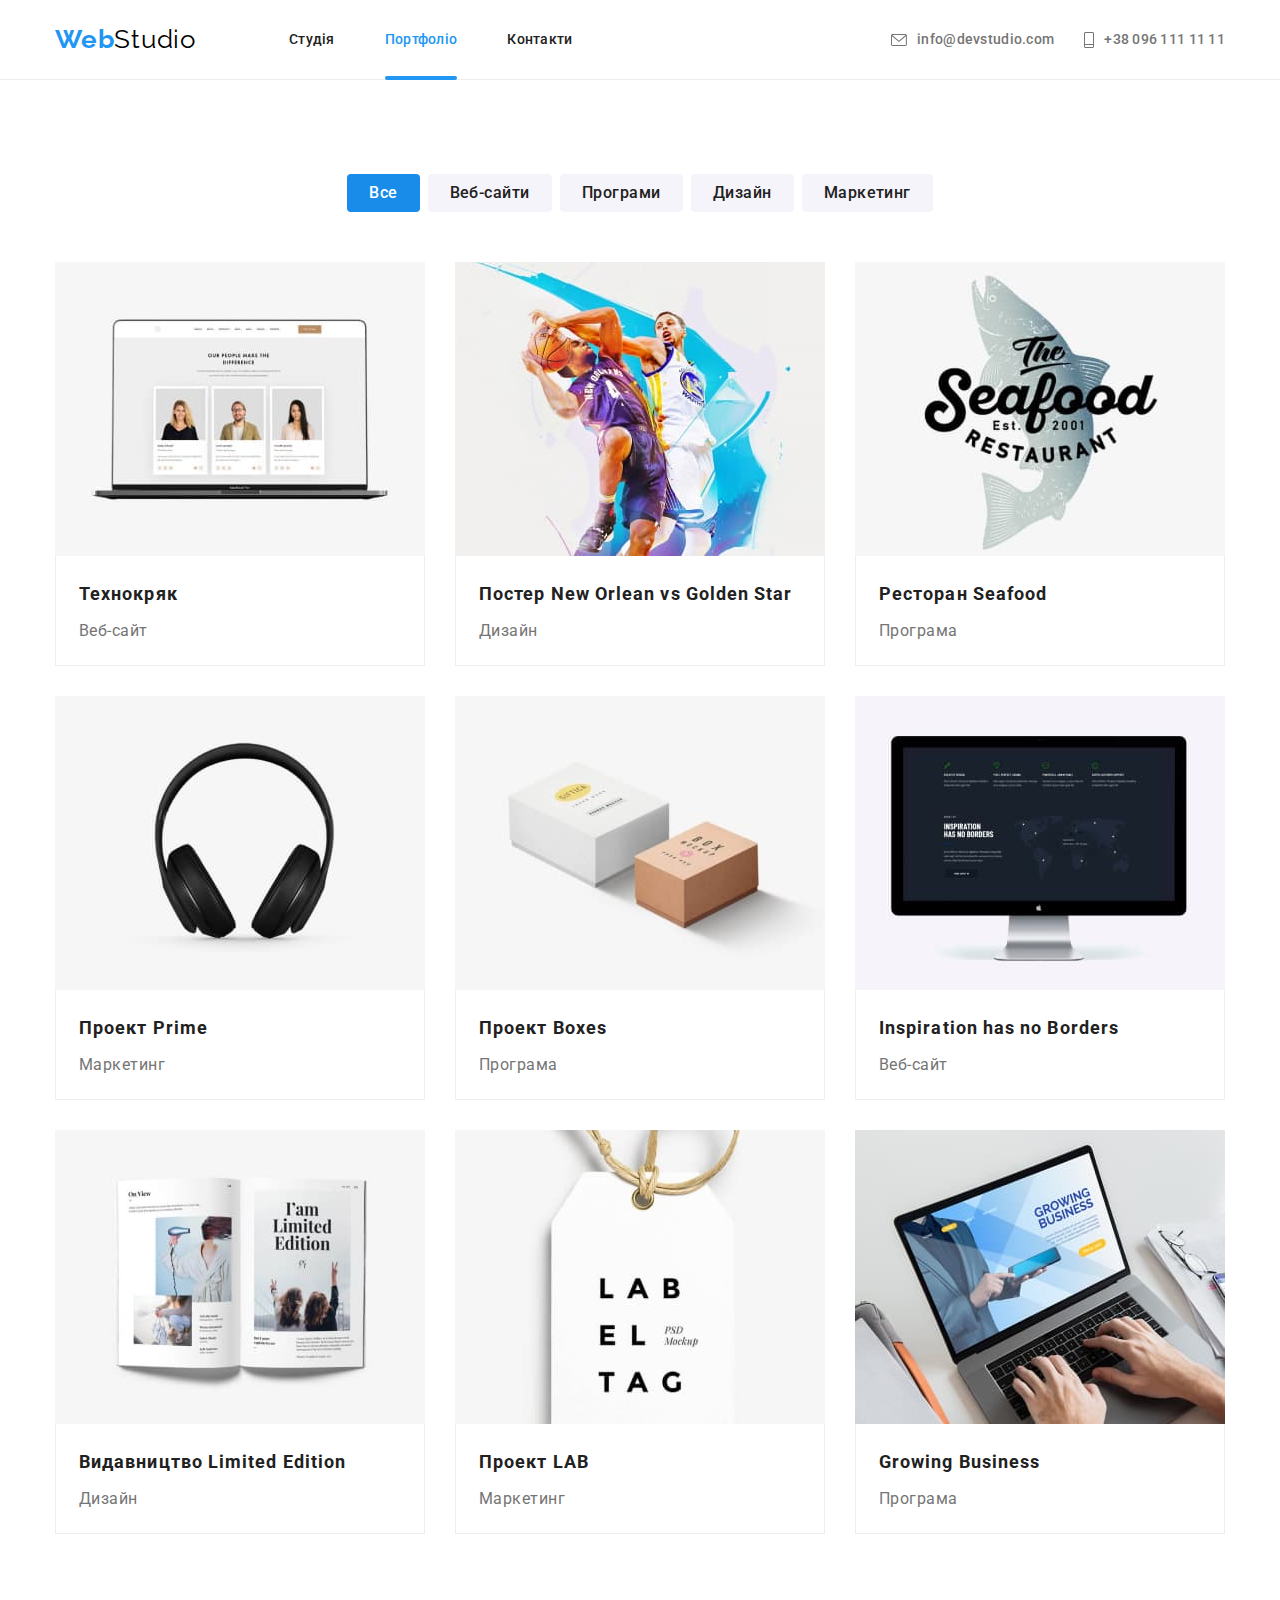
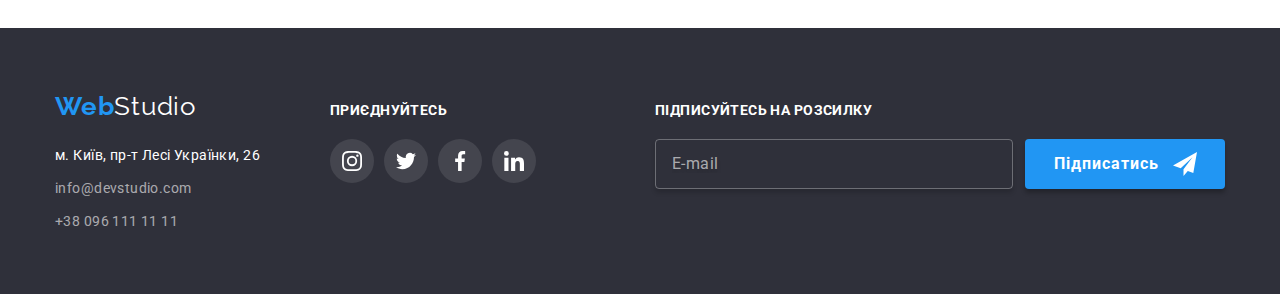
==== commit 5c045060: "fix bugs hw-5" ====
--- a/portfolio.html
+++ b/portfolio.html
@@ -11,7 +11,7 @@
         <link href="https://fonts.googleapis.com/css2?family=Raleway:wght@700&family=Roboto:wght@400;500;700;900&display=swap"
               rel="stylesheet">
         <!--Імпорт зображення на шапку сайту-->
-        <link rel="icon" href="./images/goit.jpg" type="image/jpg">
+        <link rel="icon" href="./images/goit.png" type="image/png">
         <!--Підключення стилів-->
         <link rel="stylesheet" href="https://cdnjs.cloudflare.com/ajax/libs/modern-normalize/1.1.0/modern-normalize.min.css">
         <link rel="stylesheet" href="./styles/styles.css" type="text/css">
--- a/styles/styles.css
+++ b/styles/styles.css
@@ -179,10 +179,16 @@
     width: 0;
     background-color: var(--general-color);
     border-radius: 2px;
-    transition-property: width background-color;
-    transition-duration: 250ms;
-    transition-timing-function:
-        cubic-bezier(0.4, 0, 0.2, 1);
+    /* transition-property: width background-color;
+    transition-duration: 250ms;
+    transition-timing-function:
+        cubic-bezier(0.4, 0, 0.2, 1); */
+
+    animation-name: animation-underline-none;
+    animation-duration: 250ms;
+    animation-direction: alternate;
+    animation-fill-mode: forwards;
+    animation-timing-function: cubic-bezier(0.4, 0, 0.2, 1);
 }
 
 .current {
@@ -219,16 +225,78 @@
     color: var(--general-color);
 }
 
+@keyframes animation-underline {
+    0% {
+        left: 0;
+        width: 0;
+        background-color: var(--focus-color);
+    }
+
+    100% {
+        left: 0;
+        width: 100%;
+        background-color: var(--focus-color);
+    }
+
+    /* 25% {
+        left: 0;
+        width: 100%;
+        background-color: var(--focus-color);
+    }
+
+    75% {
+        right: 0;
+        width: 100%;
+        background-color: var(--focus-color);
+    } 
+
+    100% {
+        right: 0;
+        width: 0;
+        background-color: var(--focus-color);
+    } */
+}
+
+@keyframes animation-underline-none {
+    0% {
+        right: 0;
+        width: 100%;
+        background-color: var(--focus-color);
+    }
+
+    100% {
+        right: 0;
+        width: 0;
+        background-color: var(--focus-color);
+    }
+}
+
 .navigation-link:focus::before {
-    left: 0;
-    width: 100%;
-    background-color: var(--focus-color);
+    /* left: 0;
+    width: 100%;
+    background-color: var(--focus-color); */
+
+    animation-name: animation-underline;
+    /* animation-iteration-count: infinite;
+    animation-duration: 1000ms; */
+    animation-duration: 250ms;
+    animation-direction: alternate;
+    animation-fill-mode: forwards;
+    animation-timing-function: cubic-bezier(0.4, 0, 0.2, 1);
 }
 
 .navigation-link:hover::before {
-    left: 0;
-    width: 100%;
-    background-color: var(--general-color);
+    /* left: 0;
+    width: 100%;
+    background-color: var(--general-color); */
+
+    animation-name: animation-underline;
+    /* animation-iteration-count: infinite;
+    animation-duration: 1000ms; */
+    animation-duration: 250ms;
+    animation-direction: alternate;
+    animation-fill-mode: forwards;
+    animation-timing-function: cubic-bezier(0.4, 0, 0.2, 1);
 }
 
 .current:focus::after {
@@ -374,13 +442,14 @@
 }
 
 .button:focus,
-.button:hover {
+.button:hover, 
+.button:active {
     background: var(--focus-color);
     box-shadow:
         0 4px 4px var(--main-shadow-button);
 }
 
-.button:hover {
+/* .button:hover {
     background-image:
         linear-gradient(var(--general-color),
             var(--gradient-color-1));
@@ -400,7 +469,7 @@
         -4px 4px 4px var(--main-shadow-button),
         4px -4px 4px var(--main-shadow-button),
         -4px -4px 4px var(--main-shadow-button);
-}
+} */
 
 /*Про нас*/
 
@@ -617,6 +686,7 @@
 }
 
 .client-link:focus {
+    outline: transparent;
     border: 1px solid var(--focus-color);
     color: var(--focus-color);
 }
@@ -651,9 +721,10 @@
 }
 
 .filter-button {
-    background-image:
+    background: var(--secondary-section-fon);
+    /* background-image:
         linear-gradient(var(--secondary-section-fon),
-            var(--gradient-color-2));
+            var(--gradient-color-2)); */
     padding: 6px 22px;
     font-weight: inherit;
     line-height: 1.62;
@@ -664,26 +735,30 @@
 }
 
 .cheсked {
-    background-image: var(--focus-color);
+    background: var(--focus-color);
     color: var(--content-color);
 }
 
 .filter-button:focus,
 .filter-button:hover {
     color: var(--content-color);
+    /* box-shadow:
+        0px 3px 1px var(--box-shadow-4),
+        0px 1px 2px var(--box-shadow-5),
+        0px 2px 2px var(--box-shadow-1); */
+}
+
+.filter-button:active {
     box-shadow:
         0px 3px 1px var(--box-shadow-4),
         0px 1px 2px var(--box-shadow-5),
         0px 2px 2px var(--box-shadow-1);
-}
-
-.filter-button:active {
-    box-shadow:
+    /* box-shadow:
         0 4px 4px var(--main-shadow-button),
         inset 4px 4px 4px var(--main-shadow-button),
         inset -4px 4px 4px var(--main-shadow-button),
         inset 4px -4px 4px var(--main-shadow-button),
-        inset -4px -4px 4px var(--main-shadow-button);
+        inset -4px -4px 4px var(--main-shadow-button); */
     color: var(--content-color);
 }
 
